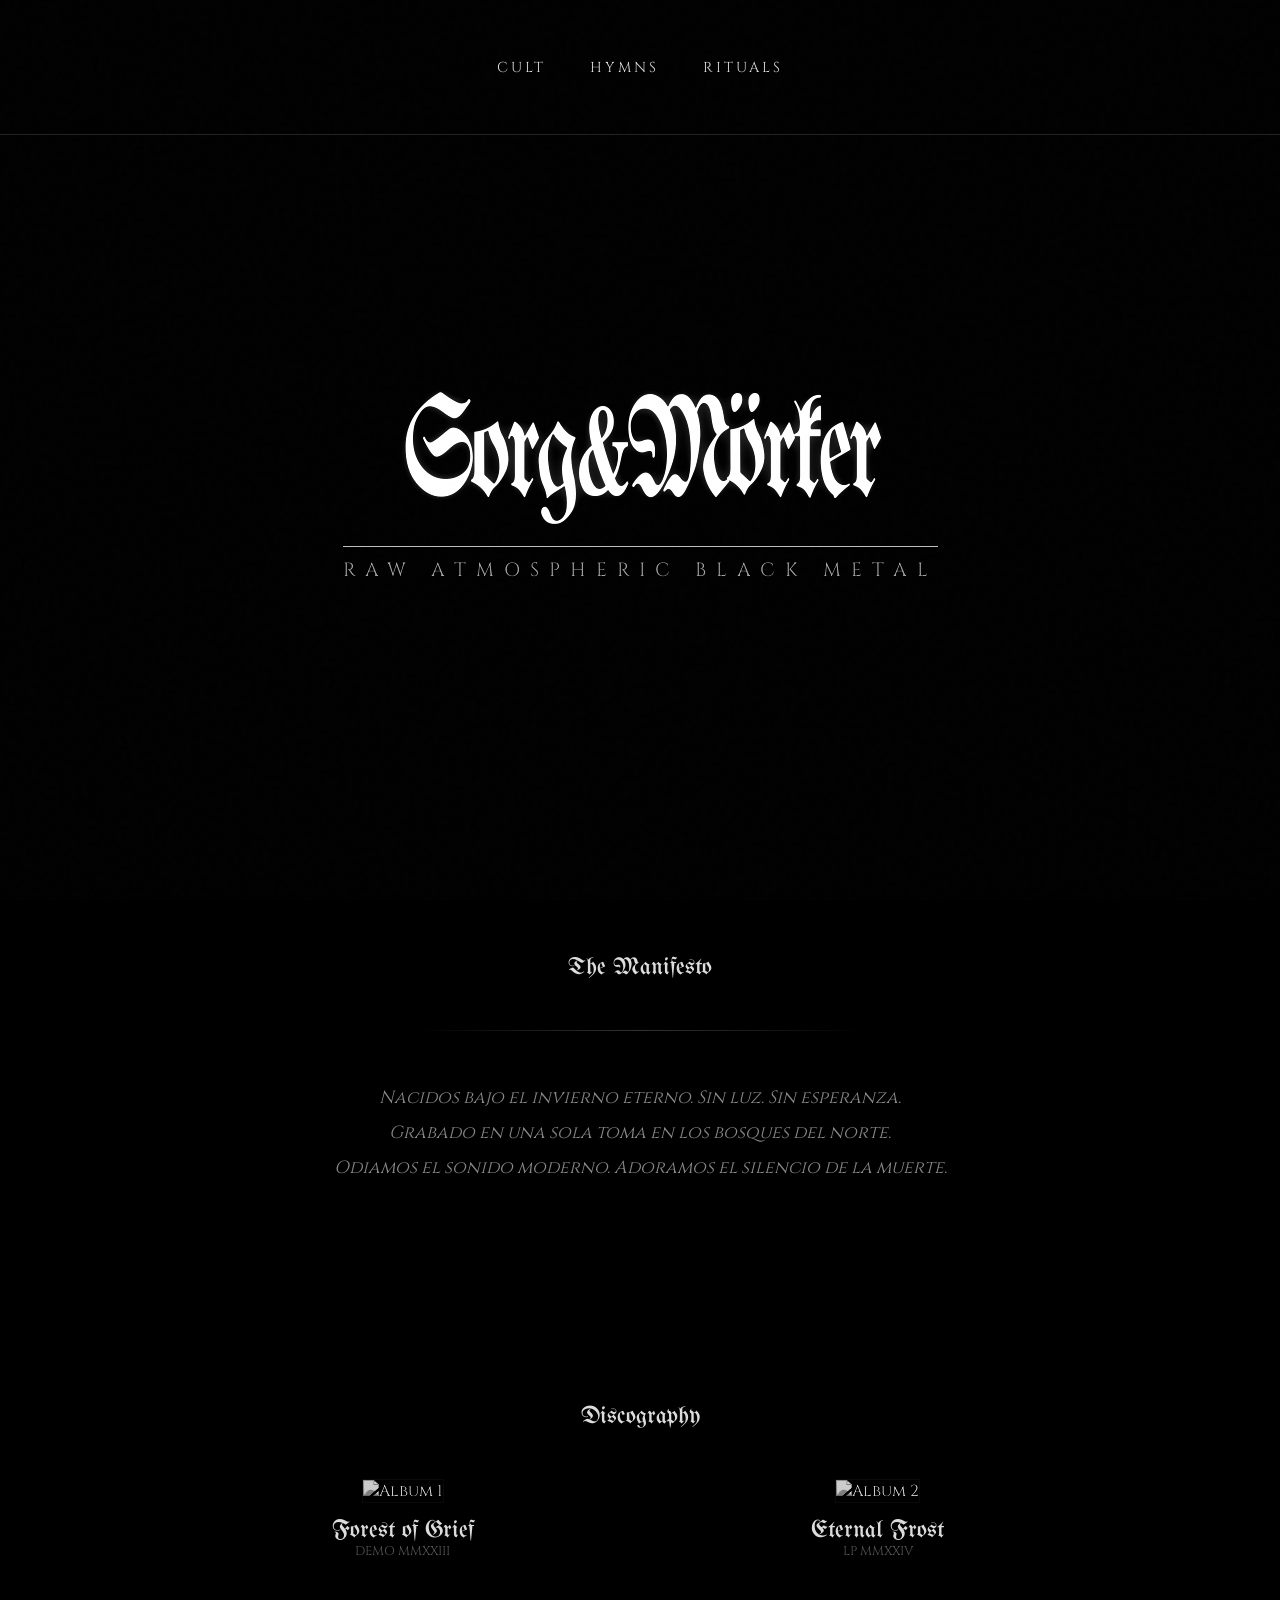
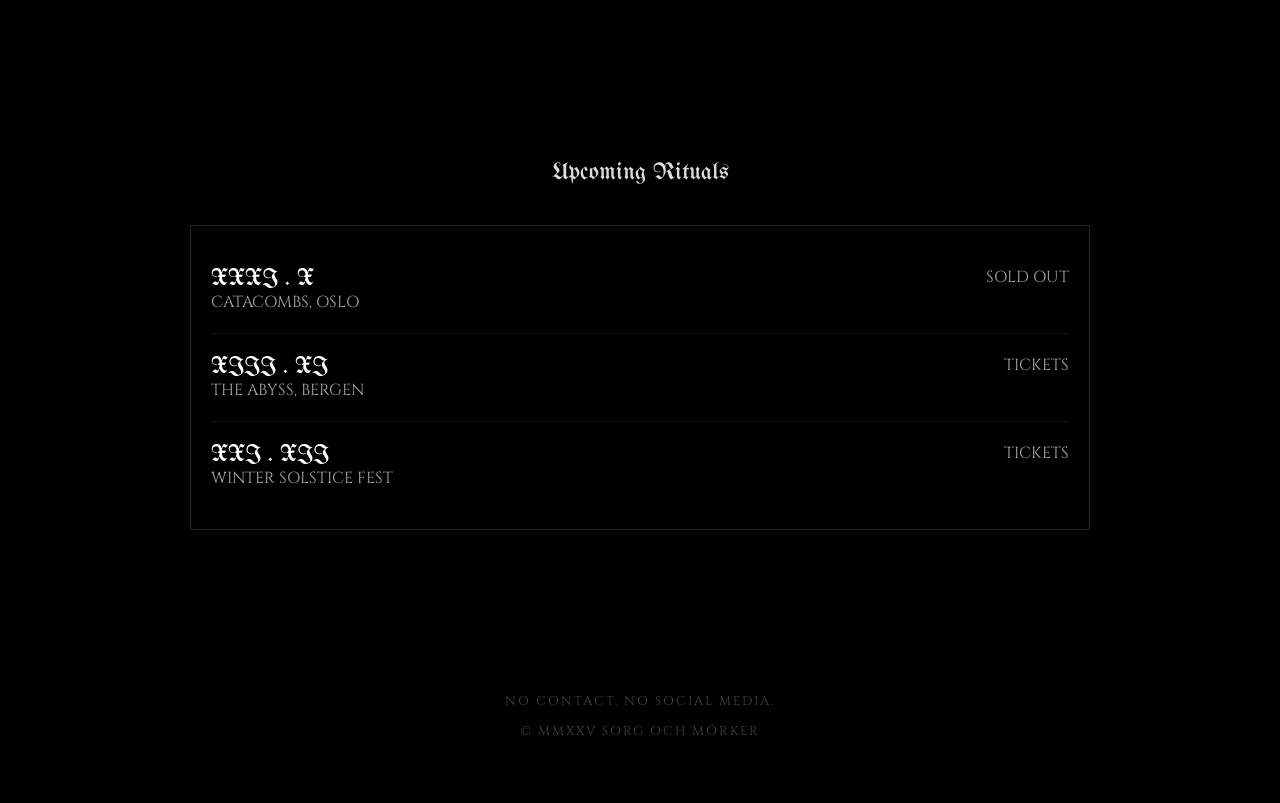
==== blackmetal/index.html @ b5f74c32 "Add files via upload" ====
<!DOCTYPE html>
<html lang="en">
<head>
    <meta charset="UTF-8">
    <meta name="viewport" content="width=device-width, initial-scale=1.0">
    <title>SORG OCH MÖRKER | Black Metal Cult</title>
    
    <!-- Importamos una fuente Gótica de Google Fonts -->
    <link rel="preconnect" href="https://fonts.googleapis.com">
    <link rel="preconnect" href="https://fonts.gstatic.com" crossorigin>
    <link href="https://fonts.googleapis.com/css2?family=UnifrakturMaguntia&family=Cinzel:wght@400;700&display=swap" rel="stylesheet">

    <style>
        /* --- ESTÉTICA "TRVE KVLT" --- */
        :root {
            --bg-color: #000000;
            --text-color: #dcdcdc;
            --font-goth: 'UnifrakturMaguntia', cursive; /* Fuente Título */
            --font-serif: 'Cinzel', serif; /* Fuente Texto */
        }

        body {
            margin: 0;
            padding: 0;
            background-color: var(--bg-color);
            color: var(--text-color);
            font-family: var(--font-serif);
            overflow-x: hidden;
        }

        /* --- EFECTO DE GRANO (NOISE) EN TODA LA PANTALLA --- */
        body::after {
            content: "";
            position: fixed;
            top: 0; left: 0; width: 100%; height: 100%;
            background-image: url("data:image/svg+xml,%3Csvg viewBox='0 0 200 200' xmlns='http://www.w3.org/2000/svg'%3E%3Cfilter id='noiseFilter'%3E%3CfeTurbulence type='fractalNoise' baseFrequency='0.8' numOctaves='3' stitchTiles='stitch'/%3E%3C/filter%3E%3Crect width='100%25' height='100%25' filter='url(%23noiseFilter)' opacity='0.05'/%3E%3C/svg%3E");
            pointer-events: none;
            z-index: 9999;
            opacity: 0.3; /* Qué tan "sucia" se ve la pantalla */
        }

        /* --- TIPOGRAFÍA Y TÍTULOS --- */
        h1, h2, h3 {
            font-family: var(--font-goth);
            font-weight: normal;
            margin: 0;
            text-align: center;
        }

        a { color: inherit; text-decoration: none; transition: 0.5s; }
        a:hover { letter-spacing: 2px; text-shadow: 0 0 5px white; }

        /* --- NAVEGACIÓN --- */
        nav {
            padding: 40px 0;
            text-align: center;
            border-bottom: 1px solid #222;
        }

        .nav-list {
            list-style: none;
            padding: 0;
        }

        .nav-list li {
            display: inline-block;
            margin: 0 20px;
            font-size: 0.9rem;
            letter-spacing: 3px;
            text-transform: uppercase;
        }

        /* --- HERO (LOGO ILEGIBLE) --- */
        .hero {
            height: 80vh;
            display: flex;
            flex-direction: column;
            justify-content: center;
            align-items: center;
            /* Fondo de bosque oscuro y niebla */
            background: 
                linear-gradient(to bottom, rgba(0,0,0,0.5), #000),
                url('https://images.unsplash.com/photo-1478131143081-80f7f84ca84d?q=80&w=1920&auto=format&fit=crop'); 
            background-size: cover;
            background-position: center;
            filter: grayscale(100%) contrast(120%);
        }

        .band-logo {
            font-size: 6rem;
            color: white;
            /* Transformaciones para que parezca un logo ilegible de ramas */
            transform: scaleY(1.5);
            text-shadow: 0 0 10px rgba(255,255,255,0.3);
            margin-bottom: 20px;
            letter-spacing: -5px;
            pointer-events: none; /* No seleccionable */
        }
        
        .subtitle {
            font-size: 1.2rem;
            letter-spacing: 10px;
            opacity: 0.7;
            margin-top: 20px;
            border-top: 1px solid white;
            padding-top: 10px;
        }

        /* --- SECCIONES GENERALES --- */
        section {
            padding: 100px 20px;
            max-width: 900px;
            margin: 0 auto;
            text-align: center;
        }

        .divider {
            height: 1px;
            background: linear-gradient(90deg, transparent, #333, transparent);
            margin: 50px auto;
            width: 50%;
        }

        /* --- MANIFIESTO --- */
        .manifesto-text {
            font-size: 1.1rem;
            line-height: 2;
            color: #888;
            font-style: italic;
        }

        /* --- DISCOGRAFÍA (RAW) --- */
        .album-grid {
            display: grid;
            grid-template-columns: repeat(auto-fit, minmax(250px, 1fr));
            gap: 50px;
            margin-top: 50px;
        }

        .album-cover {
            width: 100%;
            aspect-ratio: 1/1;
            background: #111;
            border: 1px solid #333;
            filter: grayscale(100%) contrast(150%) brightness(0.8); /* Efecto fotocopia */
            transition: 0.5s;
        }

        .album-cover:hover {
            filter: grayscale(100%) contrast(200%) brightness(1);
            border-color: white;
        }

        .album-title {
            margin-top: 15px;
            font-family: var(--font-goth);
            font-size: 1.5rem;
        }

        /* --- RITUALES (TOUR) --- */
        .ritual-list {
            text-align: left;
            margin-top: 40px;
            border: 1px solid #222;
            padding: 20px;
        }

        .ritual-item {
            display: flex;
            justify-content: space-between;
            padding: 20px 0;
            border-bottom: 1px solid #111;
            color: #aaa;
        }

        .ritual-item:last-child { border-bottom: none; }
        
        .ritual-date { font-family: var(--font-goth); font-size: 1.5rem; color: #fff; }

        /* --- FOOTER --- */
        footer {
            padding: 50px;
            text-align: center;
            font-size: 0.8rem;
            color: #444;
            letter-spacing: 2px;
        }
    </style>
</head>
<body>

    <nav>
        <ul class="nav-list">
            <li><a href="#manifesto">CULT</a></li>
            <li><a href="#discography">HYMNS</a></li>
            <li><a href="#rituals">RITUALS</a></li>
        </ul>
    </nav>

    <header class="hero">
        <!-- El texto está escrito raro a propósito para simular logos ilegibles -->
        <h1 class="band-logo">Sorg&Mörker</h1>
        <div class="subtitle">RAW ATMOSPHERIC BLACK METAL</div>
    </header>

    <section id="manifesto">
        <h2>The Manifesto</h2>
        <div class="divider"></div>
        <p class="manifesto-text">
            Nacidos bajo el invierno eterno. Sin luz. Sin esperanza.<br>
            Grabado en una sola toma en los bosques del norte.<br>
            Odiamos el sonido moderno. Adoramos el silencio de la muerte.
        </p>
    </section>

    <section id="discography">
        <h2>Discography</h2>
        <div class="album-grid">
            <div class="album-item">
                <!-- Placeholder de imagen oscura -->
                <img src="https://images.unsplash.com/photo-1518022525094-218670c9b745?q=80&w=600&auto=format&fit=crop" class="album-cover" alt="Album 1">
                <div class="album-title">Forest of Grief</div>
                <div style="font-size: 0.8rem; color: #555;">DEMO MMXXIII</div>
            </div>
            <div class="album-item">
                <img src="https://images.unsplash.com/photo-1504701954957-2010ec3bence?q=80&w=600&auto=format&fit=crop" class="album-cover" alt="Album 2">
                <div class="album-title">Eternal Frost</div>
                <div style="font-size: 0.8rem; color: #555;">LP MMXXIV</div>
            </div>
        </div>
    </section>

    <section id="rituals">
        <h2>Upcoming Rituals</h2>
        <div class="ritual-list">
            <div class="ritual-item">
                <div>
                    <div class="ritual-date">XXXI . X</div>
                    <span>CATACOMBS, OSLO</span>
                </div>
                <div>SOLD OUT</div>
            </div>
            <div class="ritual-item">
                <div>
                    <div class="ritual-date">XIII . XI</div>
                    <span>THE ABYSS, BERGEN</span>
                </div>
                <div>TICKETS</div>
            </div>
            <div class="ritual-item">
                <div>
                    <div class="ritual-date">XXI . XII</div>
                    <span>WINTER SOLSTICE FEST</span>
                </div>
                <div>TICKETS</div>
            </div>
        </div>
    </section>

    <footer>
        <p>NO CONTACT. NO SOCIAL MEDIA.</p>
        <p style="margin-top:10px;">&copy; MMXXV SORG OCH MÖRKER</p>
    </footer>

</body>
</html>
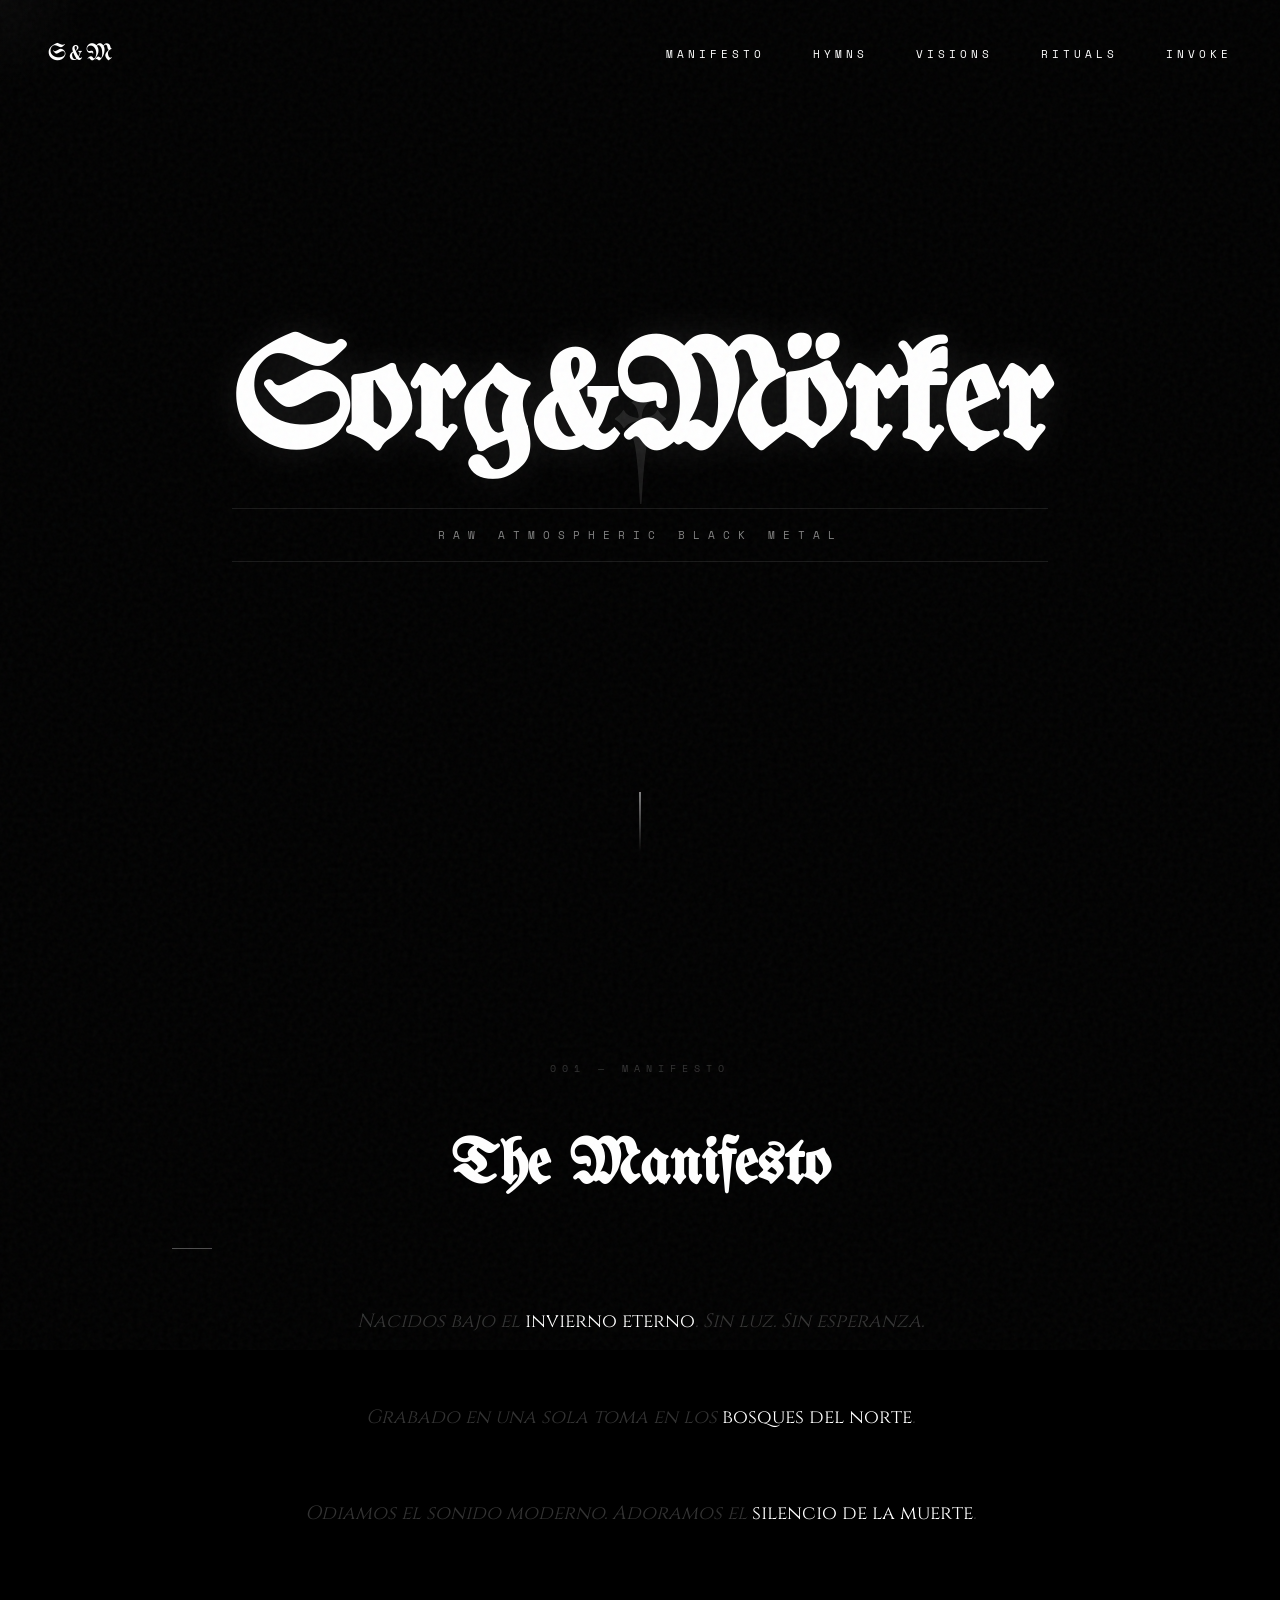
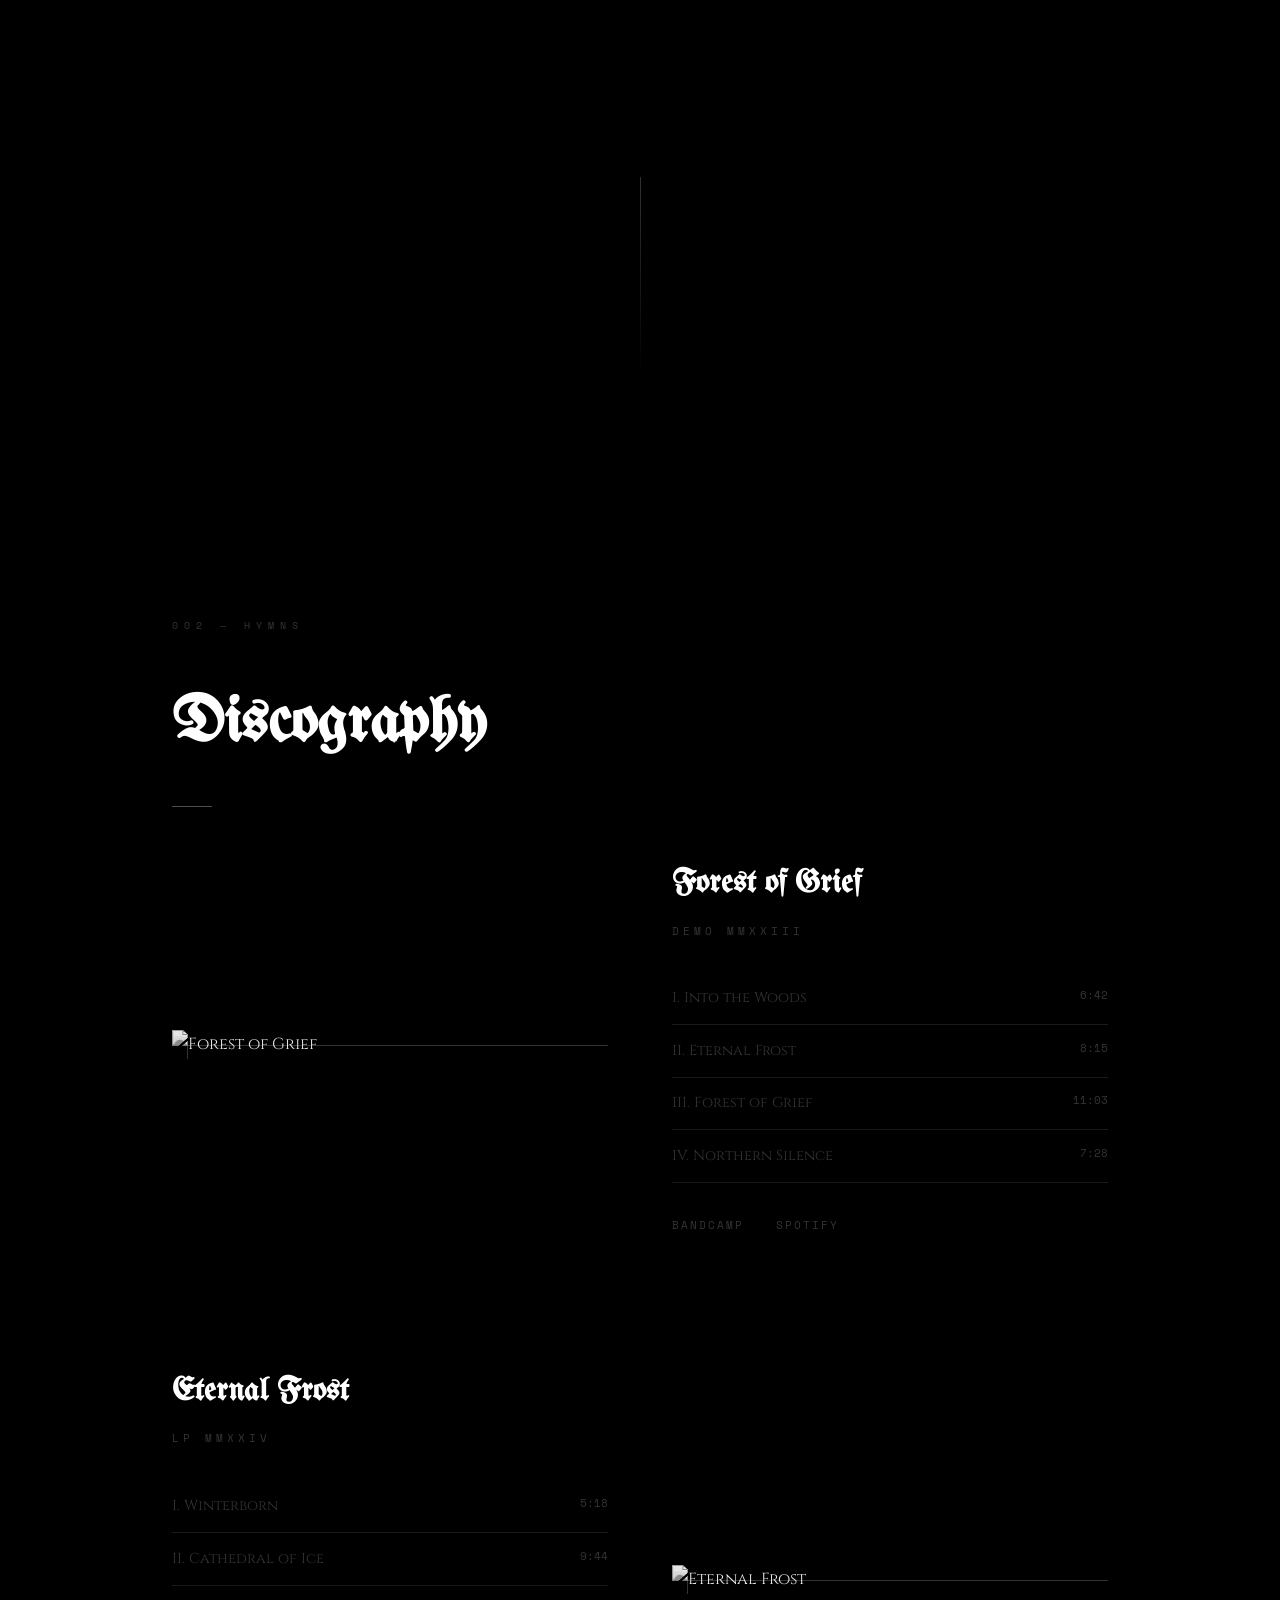
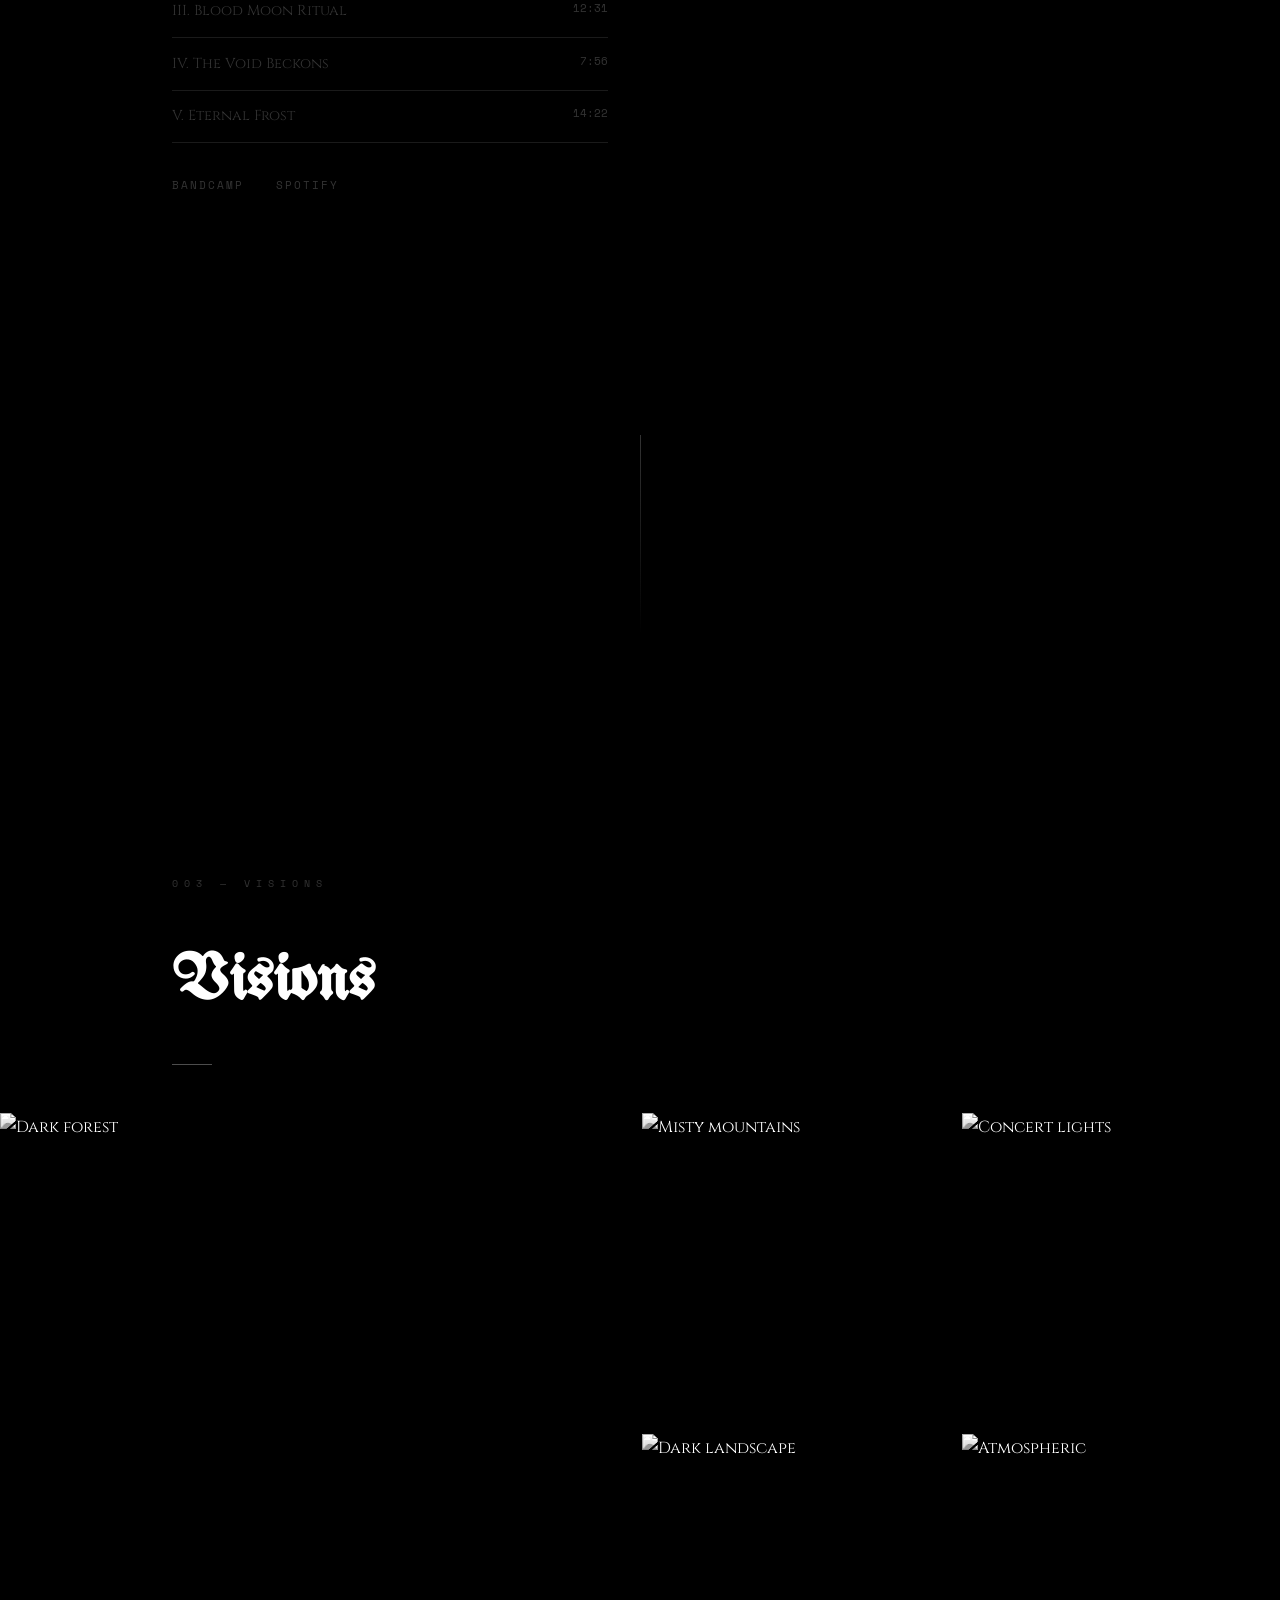
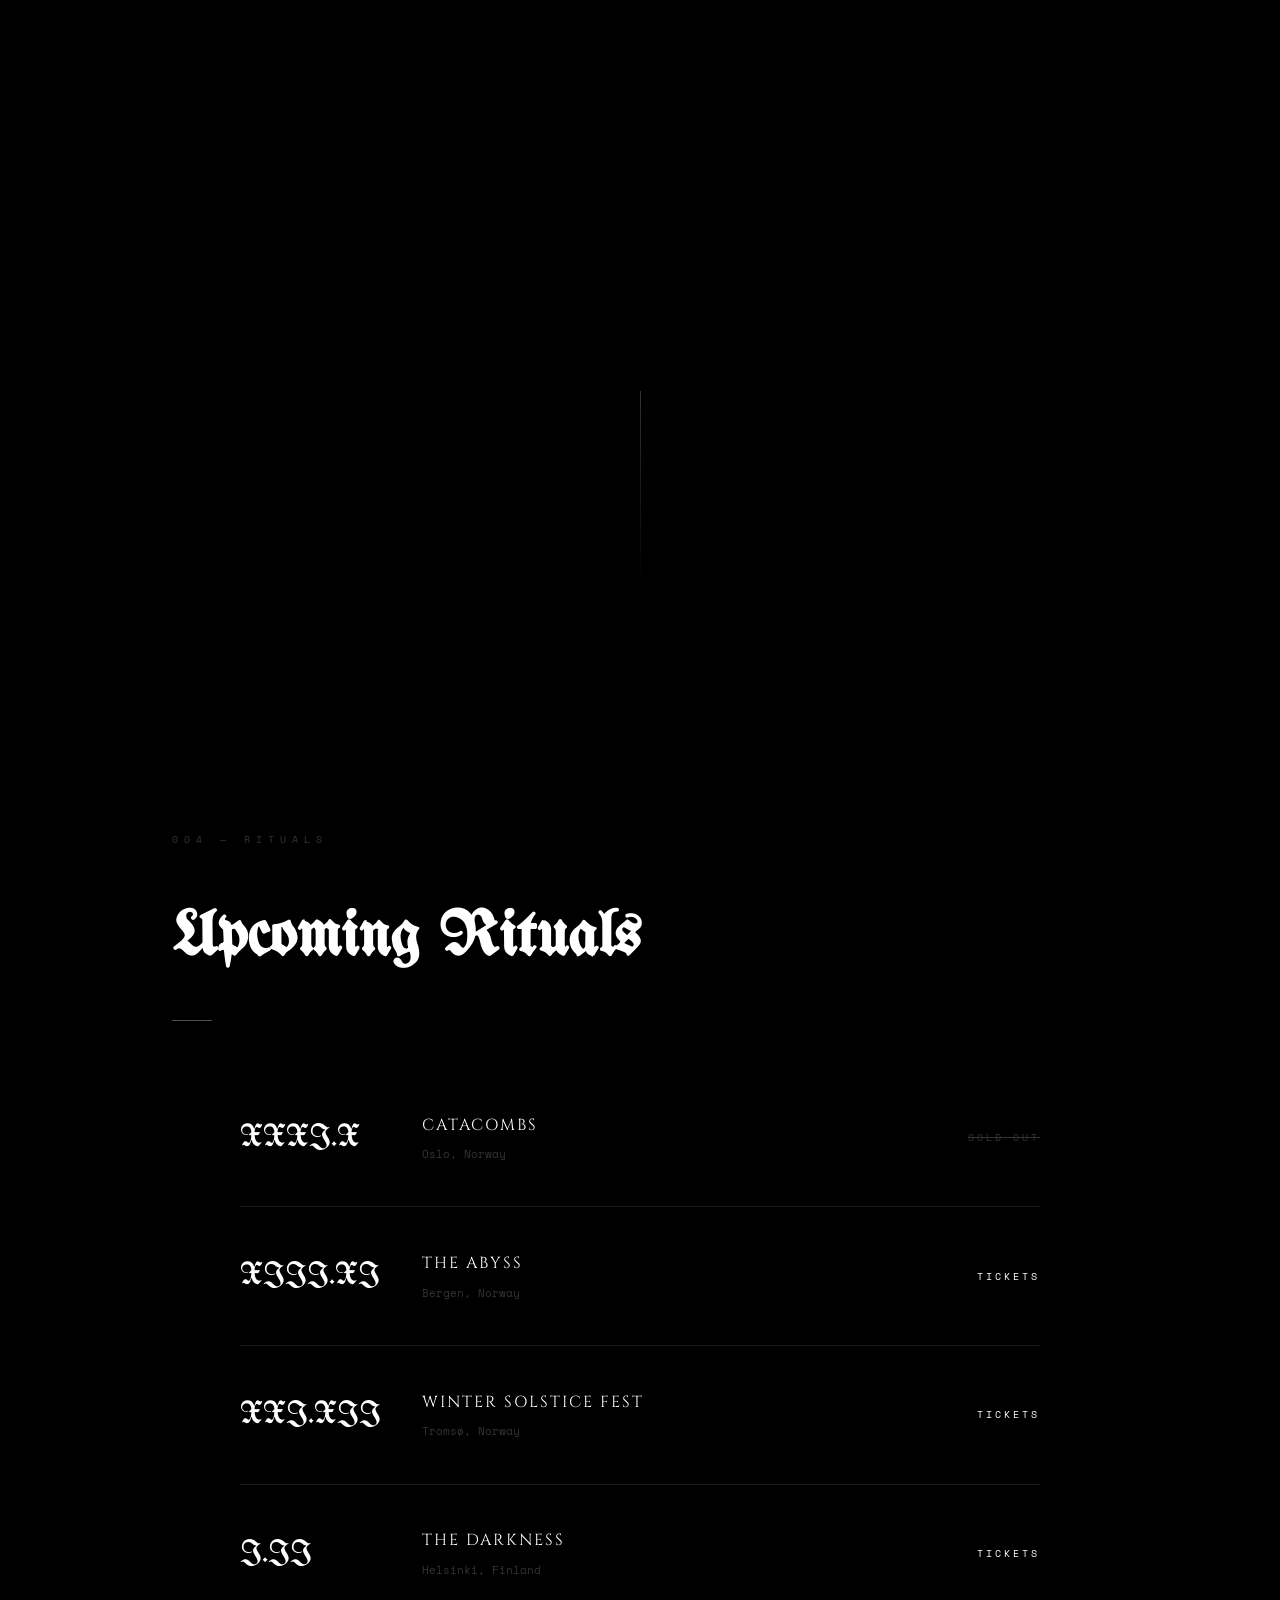
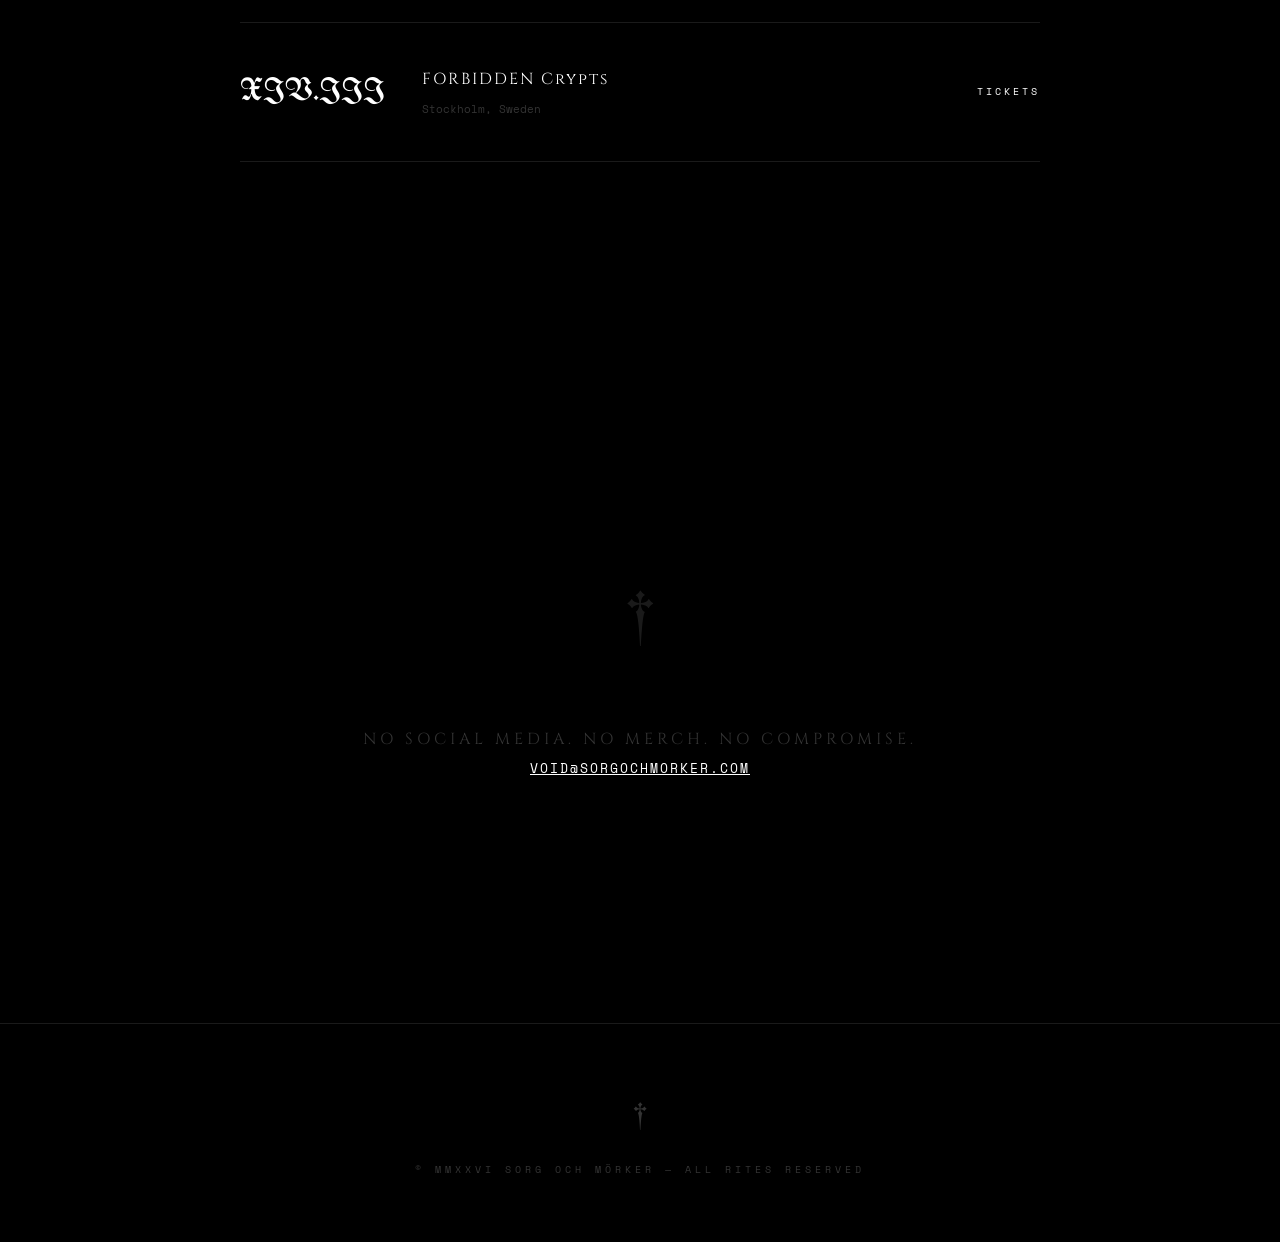
==== commit 39efb9b1: "Update print statement from 'Hello' to 'Goodbye'" ====
--- a/blackmetal/index.html
+++ b/blackmetal/index.html
@@ -1,266 +1,942 @@
 <!DOCTYPE html>
-<html lang="en">
+<html lang="es">
 <head>
     <meta charset="UTF-8">
     <meta name="viewport" content="width=device-width, initial-scale=1.0">
+    <meta name="description" content="SORG OCH MÖRKER - Raw Atmospheric Black Metal. El culto eterno.">
     <title>SORG OCH MÖRKER | Black Metal Cult</title>
     
-    <!-- Importamos una fuente Gótica de Google Fonts -->
     <link rel="preconnect" href="https://fonts.googleapis.com">
     <link rel="preconnect" href="https://fonts.gstatic.com" crossorigin>
-    <link href="https://fonts.googleapis.com/css2?family=UnifrakturMaguntia&family=Cinzel:wght@400;700&display=swap" rel="stylesheet">
-
+    <link href="https://fonts.googleapis.com/css2?family=UnifrakturMaguntia&family=Cinzel:wght@400;700&family=Space+Mono:wght@400;700&display=swap" rel="stylesheet">
+    
     <style>
-        /* --- ESTÉTICA "TRVE KVLT" --- */
         :root {
-            --bg-color: #000000;
-            --text-color: #dcdcdc;
-            --font-goth: 'UnifrakturMaguntia', cursive; /* Fuente Título */
-            --font-serif: 'Cinzel', serif; /* Fuente Texto */
-        }
-
-        body {
+            --black: #000000;
+            --white: #ffffff;
+            --grey: #1a1a1a;
+            --grey-light: #333333;
+            --font-gothic: 'UnifrakturMaguntia', cursive;
+            --font-serif: 'Cinzel', serif;
+            --font-mono: 'Space Mono', monospace;
+        }
+
+        *, *::before, *::after {
             margin: 0;
             padding: 0;
-            background-color: var(--bg-color);
-            color: var(--text-color);
+            box-sizing: border-box;
+        }
+
+        html {
+            scroll-behavior: smooth;
+            cursor: crosshair;
+        }
+
+        body {
+            background: var(--black);
+            color: var(--white);
             font-family: var(--font-serif);
             overflow-x: hidden;
-        }
-
-        /* --- EFECTO DE GRANO (NOISE) EN TODA LA PANTALLA --- */
-        body::after {
+            line-height: 1.8;
+        }
+
+        /* RUIDO / GRAIN */
+        body::before {
             content: "";
             position: fixed;
-            top: 0; left: 0; width: 100%; height: 100%;
-            background-image: url("data:image/svg+xml,%3Csvg viewBox='0 0 200 200' xmlns='http://www.w3.org/2000/svg'%3E%3Cfilter id='noiseFilter'%3E%3CfeTurbulence type='fractalNoise' baseFrequency='0.8' numOctaves='3' stitchTiles='stitch'/%3E%3C/filter%3E%3Crect width='100%25' height='100%25' filter='url(%23noiseFilter)' opacity='0.05'/%3E%3C/svg%3E");
+            top: -50%;
+            left: -50%;
+            width: 200%;
+            height: 200%;
+            background-image: url("data:image/svg+xml,%3Csvg viewBox='0 0 400 400' xmlns='http://www.w3.org/2000/svg'%3E%3Cfilter id='noiseFilter'%3E%3CfeTurbulence type='fractalNoise' baseFrequency='0.9' numOctaves='4' stitchTiles='stitch'/%3E%3C/filter%3E%3Crect width='100%25' height='100%25' filter='url(%23noiseFilter)'/%3E%3C/svg%3E");
+            opacity: 0.04;
             pointer-events: none;
-            z-index: 9999;
-            opacity: 0.3; /* Qué tan "sucia" se ve la pantalla */
-        }
-
-        /* --- TIPOGRAFÍA Y TÍTULOS --- */
-        h1, h2, h3 {
-            font-family: var(--font-goth);
-            font-weight: normal;
-            margin: 0;
-            text-align: center;
-        }
-
-        a { color: inherit; text-decoration: none; transition: 0.5s; }
-        a:hover { letter-spacing: 2px; text-shadow: 0 0 5px white; }
-
-        /* --- NAVEGACIÓN --- */
+            z-index: 9998;
+            animation: grain 0.5s steps(1) infinite;
+        }
+
+        @keyframes grain {
+            0%, 100% { transform: translate(0, 0); }
+            10% { transform: translate(-5%, -10%); }
+            20% { transform: translate(-15%, 5%); }
+            30% { transform: translate(7%, -25%); }
+            40% { transform: translate(-5%, 25%); }
+            50% { transform: translate(-15%, 10%); }
+            60% { transform: translate(15%, 0%); }
+            70% { transform: translate(0%, 15%); }
+            80% { transform: translate(3%, 35%); }
+            90% { transform: translate(-10%, 10%); }
+        }
+
+        /* SELECCIÓN */
+        ::selection {
+            background: var(--white);
+            color: var(--black);
+        }
+
+        /* NAV */
         nav {
-            padding: 40px 0;
-            text-align: center;
-            border-bottom: 1px solid #222;
-        }
-
-        .nav-list {
+            position: fixed;
+            top: 0;
+            left: 0;
+            width: 100%;
+            padding: 2rem 3rem;
+            display: flex;
+            justify-content: space-between;
+            align-items: center;
+            z-index: 1000;
+            mix-blend-mode: difference;
+        }
+
+        .nav-symbol {
+            font-family: var(--font-gothic);
+            font-size: 1.5rem;
+            letter-spacing: 3px;
+        }
+
+        .nav-links {
+            display: flex;
+            gap: 3rem;
             list-style: none;
-            padding: 0;
-        }
-
-        .nav-list li {
-            display: inline-block;
-            margin: 0 20px;
-            font-size: 0.9rem;
-            letter-spacing: 3px;
+        }
+
+        .nav-links a {
+            font-family: var(--font-mono);
+            font-size: 0.7rem;
+            letter-spacing: 4px;
             text-transform: uppercase;
-        }
-
-        /* --- HERO (LOGO ILEGIBLE) --- */
+            color: var(--white);
+            text-decoration: none;
+            position: relative;
+            transition: opacity 0.3s;
+        }
+
+        .nav-links a::before {
+            content: '†';
+            position: absolute;
+            left: -15px;
+            opacity: 0;
+            transition: opacity 0.3s;
+        }
+
+        .nav-links a:hover::before {
+            opacity: 1;
+        }
+
+        .nav-links a:hover {
+            opacity: 0.6;
+        }
+
+        /* HERO - RITUAL */
         .hero {
-            height: 80vh;
+            height: 100vh;
             display: flex;
             flex-direction: column;
             justify-content: center;
             align-items: center;
-            /* Fondo de bosque oscuro y niebla */
+            position: relative;
+            overflow: hidden;
+        }
+
+        .hero-bg {
+            position: absolute;
+            top: 0;
+            left: 0;
+            width: 100%;
+            height: 100%;
             background: 
-                linear-gradient(to bottom, rgba(0,0,0,0.5), #000),
-                url('https://images.unsplash.com/photo-1478131143081-80f7f84ca84d?q=80&w=1920&auto=format&fit=crop'); 
+                radial-gradient(ellipse at center, transparent 0%, var(--black) 70%),
+                url('https://images.unsplash.com/photo-1507400492013-162706c8c05e?w=1920&auto=format&fit=crop&q=80');
             background-size: cover;
             background-position: center;
-            filter: grayscale(100%) contrast(120%);
-        }
-
-        .band-logo {
-            font-size: 6rem;
-            color: white;
-            /* Transformaciones para que parezca un logo ilegible de ramas */
-            transform: scaleY(1.5);
-            text-shadow: 0 0 10px rgba(255,255,255,0.3);
-            margin-bottom: 20px;
-            letter-spacing: -5px;
-            pointer-events: none; /* No seleccionable */
-        }
-        
-        .subtitle {
+            filter: grayscale(100%) contrast(150%) brightness(0.3);
+            animation: heroBreath 8s ease-in-out infinite;
+        }
+
+        @keyframes heroBreath {
+            0%, 100% { filter: grayscale(100%) contrast(150%) brightness(0.3); transform: scale(1); }
+            50% { filter: grayscale(100%) contrast(180%) brightness(0.25); transform: scale(1.02); }
+        }
+
+        .hero-content {
+            position: relative;
+            z-index: 10;
+            text-align: center;
+        }
+
+        .band-symbol {
+            font-size: 8rem;
+            color: var(--white);
+            opacity: 0.1;
+            position: absolute;
+            top: 50%;
+            left: 50%;
+            transform: translate(-50%, -50%);
+            font-family: var(--font-gothic);
+            animation: symbolPulse 4s ease-in-out infinite;
+        }
+
+        @keyframes symbolPulse {
+            0%, 100% { opacity: 0.05; transform: translate(-50%, -50%) scale(1) rotate(0deg); }
+            50% { opacity: 0.1; transform: translate(-50%, -50%) scale(1.1) rotate(3deg); }
+        }
+
+        .band-name {
+            font-family: var(--font-gothic);
+            font-size: clamp(3rem, 12vw, 10rem);
+            line-height: 0.9;
+            letter-spacing: -3px;
+            text-shadow: 0 0 40px rgba(255,255,255,0.1);
+            animation: glitch 5s infinite;
+        }
+
+        @keyframes glitch {
+            0%, 90%, 100% { transform: translate(0); }
+            91% { transform: translate(-2px, 1px); }
+            92% { transform: translate(2px, -1px); }
+            93% { transform: translate(-1px, 2px); }
+            94% { transform: translate(1px, -2px); }
+        }
+
+        .band-subtitle {
+            font-family: var(--font-mono);
+            font-size: 0.7rem;
+            letter-spacing: 8px;
+            text-transform: uppercase;
+            margin-top: 2rem;
+            opacity: 0.5;
+            border-top: 1px solid var(--grey-light);
+            border-bottom: 1px solid var(--grey-light);
+            padding: 1rem 0;
+        }
+
+        .scroll-indicator {
+            position: absolute;
+            bottom: 3rem;
+            left: 50%;
+            transform: translateX(-50%);
+            display: flex;
+            flex-direction: column;
+            align-items: center;
+            gap: 0.5rem;
+        }
+
+        .scroll-line {
+            width: 1px;
+            height: 60px;
+            background: linear-gradient(to bottom, var(--white), transparent);
+            animation: scrollPulse 2s ease-in-out infinite;
+        }
+
+        @keyframes scrollPulse {
+            0%, 100% { opacity: 0.3; height: 60px; }
+            50% { opacity: 0.8; height: 80px; }
+        }
+
+        /* SECCIONES */
+        section {
+            padding: 10rem 2rem;
+            max-width: 1000px;
+            margin: 0 auto;
+        }
+
+        .section-number {
+            font-family: var(--font-mono);
+            font-size: 0.6rem;
+            letter-spacing: 6px;
+            color: var(--grey-light);
+            margin-bottom: 2rem;
+            display: block;
+        }
+
+        .section-title {
+            font-family: var(--font-gothic);
+            font-size: clamp(2rem, 6vw, 4rem);
+            margin-bottom: 3rem;
+            position: relative;
+        }
+
+        .section-title::after {
+            content: '';
+            display: block;
+            width: 40px;
+            height: 1px;
+            background: var(--white);
+            margin-top: 1.5rem;
+            opacity: 0.3;
+        }
+
+        .divider {
+            width: 1px;
+            height: 200px;
+            background: linear-gradient(to bottom, var(--white), transparent);
+            margin: 5rem auto;
+            opacity: 0.2;
+        }
+
+        /* MANIFIESTO */
+        .manifesto {
+            text-align: center;
+        }
+
+        .manifesto-text {
             font-size: 1.2rem;
-            letter-spacing: 10px;
-            opacity: 0.7;
-            margin-top: 20px;
-            border-top: 1px solid white;
-            padding-top: 10px;
-        }
-
-        /* --- SECCIONES GENERALES --- */
-        section {
-            padding: 100px 20px;
-            max-width: 900px;
+            line-height: 2.5;
+            color: var(--grey-light);
+            font-style: italic;
+            max-width: 700px;
             margin: 0 auto;
-            text-align: center;
-        }
-
-        .divider {
-            height: 1px;
-            background: linear-gradient(90deg, transparent, #333, transparent);
-            margin: 50px auto;
-            width: 50%;
-        }
-
-        /* --- MANIFIESTO --- */
-        .manifesto-text {
-            font-size: 1.1rem;
-            line-height: 2;
-            color: #888;
-            font-style: italic;
-        }
-
-        /* --- DISCOGRAFÍA (RAW) --- */
-        .album-grid {
+        }
+
+        .manifesto-text span {
+            color: var(--white);
+            font-style: normal;
+        }
+
+        /* DISCOGRAFÍA */
+        .albums {
             display: grid;
-            grid-template-columns: repeat(auto-fit, minmax(250px, 1fr));
-            gap: 50px;
-            margin-top: 50px;
-        }
-
-        .album-cover {
+            gap: 8rem;
+        }
+
+        .album {
+            display: grid;
+            grid-template-columns: 1fr 1fr;
+            gap: 4rem;
+            align-items: center;
+        }
+
+        .album:nth-child(even) .album-image {
+            order: 2;
+        }
+
+        .album-image {
+            position: relative;
+            overflow: hidden;
+        }
+
+        .album-image img {
             width: 100%;
             aspect-ratio: 1/1;
-            background: #111;
-            border: 1px solid #333;
-            filter: grayscale(100%) contrast(150%) brightness(0.8); /* Efecto fotocopia */
-            transition: 0.5s;
-        }
-
-        .album-cover:hover {
-            filter: grayscale(100%) contrast(200%) brightness(1);
-            border-color: white;
-        }
-
-        .album-title {
-            margin-top: 15px;
-            font-family: var(--font-goth);
-            font-size: 1.5rem;
-        }
-
-        /* --- RITUALES (TOUR) --- */
-        .ritual-list {
-            text-align: left;
-            margin-top: 40px;
-            border: 1px solid #222;
-            padding: 20px;
-        }
-
-        .ritual-item {
+            object-fit: cover;
+            filter: grayscale(100%) contrast(130%) brightness(0.9);
+            transition: all 1s ease;
+        }
+
+        .album-image:hover img {
+            filter: grayscale(100%) contrast(200%) brightness(0.7);
+            transform: scale(1.05);
+        }
+
+        .album-image::before {
+            content: '';
+            position: absolute;
+            top: 0;
+            left: 0;
+            width: 100%;
+            height: 100%;
+            border: 1px solid var(--white);
+            transform: translate(15px, 15px);
+            z-index: -1;
+            opacity: 0.2;
+        }
+
+        .album-info h3 {
+            font-family: var(--font-gothic);
+            font-size: 2rem;
+            margin-bottom: 0.5rem;
+        }
+
+        .album-year {
+            font-family: var(--font-mono);
+            font-size: 0.7rem;
+            letter-spacing: 4px;
+            color: var(--grey-light);
+            margin-bottom: 2rem;
+        }
+
+        .album-tracks {
+            list-style: none;
+        }
+
+        .album-tracks li {
+            padding: 0.8rem 0;
+            border-bottom: 1px solid var(--grey);
+            font-size: 0.9rem;
+            color: var(--grey-light);
             display: flex;
             justify-content: space-between;
-            padding: 20px 0;
-            border-bottom: 1px solid #111;
-            color: #aaa;
-        }
-
-        .ritual-item:last-child { border-bottom: none; }
-        
-        .ritual-date { font-family: var(--font-goth); font-size: 1.5rem; color: #fff; }
-
-        /* --- FOOTER --- */
+        }
+
+        .album-tracks li span {
+            font-family: var(--font-mono);
+            font-size: 0.7rem;
+            color: var(--grey-light);
+        }
+
+        .album-links {
+            margin-top: 2rem;
+            display: flex;
+            gap: 2rem;
+        }
+
+        .album-links a {
+            font-family: var(--font-mono);
+            font-size: 0.7rem;
+            letter-spacing: 2px;
+            text-transform: uppercase;
+            color: var(--grey-light);
+            text-decoration: none;
+            transition: color 0.3s;
+        }
+
+        .album-links a:hover {
+            color: var(--white);
+        }
+
+        /* RITUALES (TOUR) */
+        .rituals {
+            max-width: 800px;
+            margin: 0 auto;
+        }
+
+        .ritual-item {
+            display: grid;
+            grid-template-columns: 150px 1fr auto;
+            gap: 2rem;
+            padding: 2.5rem 0;
+            border-bottom: 1px solid var(--grey);
+            transition: all 0.5s ease;
+            align-items: center;
+        }
+
+        .ritual-item:hover {
+            padding-left: 1rem;
+            border-color: var(--white);
+        }
+
+        .ritual-date {
+            font-family: var(--font-gothic);
+            font-size: 2rem;
+        }
+
+        .ritual-venue {
+            font-size: 1rem;
+            letter-spacing: 2px;
+        }
+
+        .ritual-location {
+            font-family: var(--font-mono);
+            font-size: 0.7rem;
+            color: var(--grey-light);
+            margin-top: 0.3rem;
+        }
+
+        .ritual-status {
+            font-family: var(--font-mono);
+            font-size: 0.6rem;
+            letter-spacing: 3px;
+            text-transform: uppercase;
+        }
+
+        .ritual-status.sold {
+            color: var(--grey-light);
+            text-decoration: line-through;
+        }
+
+        .ritual-status.available {
+            color: var(--white);
+            cursor: pointer;
+            position: relative;
+        }
+
+        .ritual-status.available::after {
+            content: '';
+            position: absolute;
+            bottom: -3px;
+            left: 0;
+            width: 0;
+            height: 1px;
+            background: var(--white);
+            transition: width 0.3s;
+        }
+
+        .ritual-status.available:hover::after {
+            width: 100%;
+        }
+
+        /* GALLERY */
+        .gallery {
+            padding: 10rem 0;
+        }
+
+        .gallery-grid {
+            display: grid;
+            grid-template-columns: repeat(4, 1fr);
+            gap: 3px;
+        }
+
+        .gallery-item {
+            position: relative;
+            overflow: hidden;
+            aspect-ratio: 1/1;
+        }
+
+        .gallery-item:nth-child(1) {
+            grid-column: span 2;
+            grid-row: span 2;
+        }
+
+        .gallery-item img {
+            width: 100%;
+            height: 100%;
+            object-fit: cover;
+            filter: grayscale(100%) contrast(120%);
+            transition: all 1s ease;
+        }
+
+        .gallery-item:hover img {
+            filter: grayscale(100%) contrast(200%) brightness(0.6);
+            transform: scale(1.1);
+        }
+
+        .gallery-item::after {
+            content: '';
+            position: absolute;
+            top: 0;
+            left: 0;
+            width: 100%;
+            height: 100%;
+            background: var(--black);
+            opacity: 0;
+            transition: opacity 0.5s;
+        }
+
+        .gallery-item:hover::after {
+            opacity: 0.4;
+        }
+
+        /* CONTACT */
+        .contact {
+            text-align: center;
+            padding: 15rem 2rem;
+        }
+
+        .contact-symbol {
+            font-size: 4rem;
+            opacity: 0.1;
+            margin-bottom: 3rem;
+            font-family: var(--font-gothic);
+        }
+
+        .contact-text {
+            font-size: 1rem;
+            color: var(--grey-light);
+            letter-spacing: 4px;
+            text-transform: uppercase;
+        }
+
+        .contact-email {
+            font-family: var(--font-mono);
+            font-size: 0.8rem;
+            color: var(--white);
+            margin-top: 2rem;
+            letter-spacing: 2px;
+        }
+
+        /* FOOTER */
         footer {
-            padding: 50px;
+            padding: 4rem 2rem;
             text-align: center;
-            font-size: 0.8rem;
-            color: #444;
-            letter-spacing: 2px;
+            border-top: 1px solid var(--grey);
+        }
+
+        .footer-symbol {
+            font-family: var(--font-gothic);
+            font-size: 2rem;
+            opacity: 0.2;
+            margin-bottom: 1rem;
+        }
+
+        footer p {
+            font-family: var(--font-mono);
+            font-size: 0.6rem;
+            letter-spacing: 4px;
+            color: var(--grey-light);
+        }
+
+        /* MOBILE MENU */
+        .menu-toggle {
+            display: none;
+            flex-direction: column;
+            gap: 6px;
+            cursor: pointer;
+            padding: 10px;
+            background: none;
+            border: none;
+            z-index: 1001;
+        }
+
+        .menu-toggle span {
+            width: 25px;
+            height: 1px;
+            background: var(--white);
+            transition: var(--transition-base);
+        }
+
+        /* RESPONSIVE */
+        @media (max-width: 768px) {
+            nav {
+                padding: 1.5rem;
+            }
+
+            .nav-links {
+                position: fixed;
+                top: 0;
+                right: -100%;
+                width: 100%;
+                height: 100vh;
+                background: var(--black);
+                flex-direction: column;
+                justify-content: center;
+                align-items: center;
+                gap: 3rem;
+                transition: right 0.5s ease;
+            }
+
+            .nav-links.active {
+                right: 0;
+            }
+
+            .nav-links a {
+                font-size: 1rem;
+                letter-spacing: 6px;
+            }
+
+            .menu-toggle {
+                display: flex;
+            }
+
+            .band-symbol {
+                font-size: 4rem;
+            }
+
+            .album {
+                grid-template-columns: 1fr;
+                gap: 2rem;
+            }
+
+            .album:nth-child(even) .album-image {
+                order: 0;
+            }
+
+            .ritual-item {
+                grid-template-columns: 1fr;
+                gap: 1rem;
+                text-align: center;
+            }
+
+            .gallery-grid {
+                grid-template-columns: repeat(2, 1fr);
+            }
+
+            .gallery-item:nth-child(1) {
+                grid-column: span 2;
+            }
+        }
+
+        /* CUSTOM CURSOR GLOW */
+        .cursor-glow {
+            position: fixed;
+            width: 200px;
+            height: 200px;
+            background: radial-gradient(circle, rgba(255,255,255,0.03) 0%, transparent 70%);
+            border-radius: 50%;
+            pointer-events: none;
+            z-index: 9997;
+            transform: translate(-50%, -50%);
+            transition: opacity 0.3s;
+        }
+
+        /* FLICKER EFFECT */
+        .flicker {
+            animation: flicker 0.15s infinite;
+        }
+
+        @keyframes flicker {
+            0%, 100% { opacity: 1; }
+            50% { opacity: 0.8; }
         }
     </style>
 </head>
 <body>
+    <div class="cursor-glow" id="cursorGlow"></div>
 
     <nav>
-        <ul class="nav-list">
-            <li><a href="#manifesto">CULT</a></li>
-            <li><a href="#discography">HYMNS</a></li>
-            <li><a href="#rituals">RITUALS</a></li>
+        <div class="nav-symbol">S&M</div>
+        <ul class="nav-links" id="navLinks">
+            <li><a href="#manifesto">Manifesto</a></li>
+            <li><a href="#discography">Hymns</a></li>
+            <li><a href="#gallery">Visions</a></li>
+            <li><a href="#rituals">Rituals</a></li>
+            <li><a href="#contact">Invoke</a></li>
         </ul>
+        <button class="menu-toggle" id="menuToggle" aria-label="Abrir menú">
+            <span></span>
+            <span></span>
+            <span></span>
+        </button>
     </nav>
 
-    <header class="hero">
-        <!-- El texto está escrito raro a propósito para simular logos ilegibles -->
-        <h1 class="band-logo">Sorg&Mörker</h1>
-        <div class="subtitle">RAW ATMOSPHERIC BLACK METAL</div>
-    </header>
-
-    <section id="manifesto">
-        <h2>The Manifesto</h2>
+    <main>
+        <!-- HERO -->
+        <header class="hero">
+            <div class="hero-bg"></div>
+            <div class="band-symbol">†</div>
+            <div class="hero-content">
+                <h1 class="band-name">Sorg&Mörker</h1>
+                <p class="band-subtitle">Raw Atmospheric Black Metal</p>
+            </div>
+            <div class="scroll-indicator">
+                <div class="scroll-line"></div>
+            </div>
+        </header>
+
+        <!-- MANIFESTO -->
+        <section id="manifesto" class="manifesto">
+            <span class="section-number">001 — MANIFESTO</span>
+            <h2 class="section-title">The Manifesto</h2>
+            <p class="manifesto-text">
+                Nacidos bajo el <span>invierno eterno</span>. Sin luz. Sin esperanza.<br><br>
+                Grabado en una sola toma en los <span>bosques del norte</span>.<br><br>
+                Odiamos el sonido moderno. Adoramos el <span>silencio de la muerte</span>.
+            </p>
+        </section>
+
         <div class="divider"></div>
-        <p class="manifesto-text">
-            Nacidos bajo el invierno eterno. Sin luz. Sin esperanza.<br>
-            Grabado en una sola toma en los bosques del norte.<br>
-            Odiamos el sonido moderno. Adoramos el silencio de la muerte.
-        </p>
-    </section>
-
-    <section id="discography">
-        <h2>Discography</h2>
-        <div class="album-grid">
-            <div class="album-item">
-                <!-- Placeholder de imagen oscura -->
-                <img src="https://images.unsplash.com/photo-1518022525094-218670c9b745?q=80&w=600&auto=format&fit=crop" class="album-cover" alt="Album 1">
-                <div class="album-title">Forest of Grief</div>
-                <div style="font-size: 0.8rem; color: #555;">DEMO MMXXIII</div>
+
+        <!-- DISCOGRAFÍA -->
+        <section id="discography">
+            <span class="section-number">002 — HYMNS</span>
+            <h2 class="section-title">Discography</h2>
+            
+            <div class="albums">
+                <!-- Álbum 1 -->
+                <div class="album">
+                    <div class="album-image">
+                        <img src="https://images.unsplash.com/photo-1518022525094-218670c9b745?w=600&auto=format&fit=crop&q=80" alt="Forest of Grief">
+                    </div>
+                    <div class="album-info">
+                        <h3>Forest of Grief</h3>
+                        <p class="album-year">DEMO MMXXIII</p>
+                        <ol class="album-tracks">
+                            <li>I. Into the Woods <span>6:42</span></li>
+                            <li>II. Eternal Frost <span>8:15</span></li>
+                            <li>III. Forest of Grief <span>11:03</span></li>
+                            <li>IV. Northern Silence <span>7:28</span></li>
+                        </ol>
+                        <div class="album-links">
+                            <a href="#">Bandcamp</a>
+                            <a href="#">Spotify</a>
+                        </div>
+                    </div>
+                </div>
+
+                <!-- Álbum 2 -->
+                <div class="album">
+                    <div class="album-image">
+                        <img src="https://images.unsplash.com/photo-1504701954957-2010ec3bence?w=600&auto=format&fit=crop&q=80" alt="Eternal Frost">
+                    </div>
+                    <div class="album-info">
+                        <h3>Eternal Frost</h3>
+                        <p class="album-year">LP MMXXIV</p>
+                        <ol class="album-tracks">
+                            <li>I. Winterborn <span>5:18</span></li>
+                            <li>II. Cathedral of Ice <span>9:44</span></li>
+                            <li>III. Blood Moon Ritual <span>12:31</span></li>
+                            <li>IV. The Void Beckons <span>7:56</span></li>
+                            <li>V. Eternal Frost <span>14:22</span></li>
+                        </ol>
+                        <div class="album-links">
+                            <a href="#">Bandcamp</a>
+                            <a href="#">Spotify</a>
+                        </div>
+                    </div>
+                </div>
             </div>
-            <div class="album-item">
-                <img src="https://images.unsplash.com/photo-1504701954957-2010ec3bence?q=80&w=600&auto=format&fit=crop" class="album-cover" alt="Album 2">
-                <div class="album-title">Eternal Frost</div>
-                <div style="font-size: 0.8rem; color: #555;">LP MMXXIV</div>
+        </section>
+
+        <div class="divider"></div>
+
+        <!-- GALLERY -->
+        <section id="gallery" class="gallery" style="max-width: 100%; padding-left: 0; padding-right: 0;">
+            <div style="max-width: 1000px; margin: 0 auto; padding: 0 2rem;">
+                <span class="section-number">003 — VISIONS</span>
+                <h2 class="section-title">Visions</h2>
             </div>
-        </div>
-    </section>
-
-    <section id="rituals">
-        <h2>Upcoming Rituals</h2>
-        <div class="ritual-list">
-            <div class="ritual-item">
-                <div>
-                    <div class="ritual-date">XXXI . X</div>
-                    <span>CATACOMBS, OSLO</span>
-                </div>
-                <div>SOLD OUT</div>
+            <div class="gallery-grid">
+                <div class="gallery-item">
+                    <img src="https://images.unsplash.com/photo-1478131143081-80f7f84ca84d?w=800&auto=format&fit=crop&q=80" alt="Dark forest">
+                </div>
+                <div class="gallery-item">
+                    <img src="https://images.unsplash.com/photo-1507400492013-162706c8c05e?w=500&auto=format&fit=crop&q=80" alt="Misty mountains">
+                </div>
+                <div class="gallery-item">
+                    <img src="https://images.unsplash.com/photo-1516450360452-9312f5e86fc7?w=500&auto=format&fit=crop&q=80" alt="Concert lights">
+                </div>
+                <div class="gallery-item">
+                    <img src="https://images.unsplash.com/photo-1504701954957-2010ec3bence?w=500&auto=format&fit=crop&q=80" alt="Dark landscape">
+                </div>
+                <div class="gallery-item">
+                    <img src="https://images.unsplash.com/photo-1518022525094-218670c9b745?w=500&auto=format&fit=crop&q=80" alt="Atmospheric">
+                </div>
             </div>
-            <div class="ritual-item">
-                <div>
-                    <div class="ritual-date">XIII . XI</div>
-                    <span>THE ABYSS, BERGEN</span>
-                </div>
-                <div>TICKETS</div>
+        </section>
+
+        <div class="divider"></div>
+
+        <!-- RITUALS (TOUR) -->
+        <section id="rituals">
+            <span class="section-number">004 — RITUALS</span>
+            <h2 class="section-title">Upcoming Rituals</h2>
+            
+            <div class="rituals">
+                <div class="ritual-item">
+                    <div class="ritual-date">XXXI.X</div>
+                    <div>
+                        <div class="ritual-venue">CATACOMBS</div>
+                        <div class="ritual-location">Oslo, Norway</div>
+                    </div>
+                    <div class="ritual-status sold">Sold Out</div>
+                </div>
+
+                <div class="ritual-item">
+                    <div class="ritual-date">XIII.XI</div>
+                    <div>
+                        <div class="ritual-venue">THE ABYSS</div>
+                        <div class="ritual-location">Bergen, Norway</div>
+                    </div>
+                    <div class="ritual-status available">Tickets</div>
+                </div>
+
+                <div class="ritual-item">
+                    <div class="ritual-date">XXI.XII</div>
+                    <div>
+                        <div class="ritual-venue">WINTER SOLSTICE FEST</div>
+                        <div class="ritual-location">Tromsø, Norway</div>
+                    </div>
+                    <div class="ritual-status available">Tickets</div>
+                </div>
+
+                <div class="ritual-item">
+                    <div class="ritual-date">I.II</div>
+                    <div>
+                        <div class="ritual-venue">THE DARKNESS</div>
+                        <div class="ritual-location">Helsinki, Finland</div>
+                    </div>
+                    <div class="ritual-status available">Tickets</div>
+                </div>
+
+                <div class="ritual-item">
+                    <div class="ritual-date">XIV.III</div>
+                    <div>
+                        <div class="ritual-venue">FORBIDDEN Crypts</div>
+                        <div class="ritual-location">Stockholm, Sweden</div>
+                    </div>
+                    <div class="ritual-status available">Tickets</div>
+                </div>
             </div>
-            <div class="ritual-item">
-                <div>
-                    <div class="ritual-date">XXI . XII</div>
-                    <span>WINTER SOLSTICE FEST</span>
-                </div>
-                <div>TICKETS</div>
-            </div>
-        </div>
-    </section>
-
+        </section>
+
+        <!-- CONTACT -->
+        <section id="contact" class="contact">
+            <div class="contact-symbol">†</div>
+            <p class="contact-text">No Social Media. No Merch. No Compromise.</p>
+            <a href="mailto:void@sorgochmorker.com" class="contact-email">VOID@SORGOCHMORKER.COM</a>
+        </section>
+    </main>
+
+    <!-- FOOTER -->
     <footer>
-        <p>NO CONTACT. NO SOCIAL MEDIA.</p>
-        <p style="margin-top:10px;">&copy; MMXXV SORG OCH MÖRKER</p>
+        <div class="footer-symbol">†</div>
+        <p>© MMXXVI SORG OCH MÖRKER — ALL RITES RESERVED</p>
     </footer>
 
+    <script>
+        // Cursor glow effect
+        const cursorGlow = document.getElementById('cursorGlow');
+        
+        document.addEventListener('mousemove', (e) => {
+            cursorGlow.style.left = e.clientX + 'px';
+            cursorGlow.style.top = e.clientY + 'px';
+        });
+
+        // Mobile menu
+        const menuToggle = document.getElementById('menuToggle');
+        const navLinks = document.getElementById('navLinks');
+
+        menuToggle.addEventListener('click', () => {
+            menuToggle.classList.toggle('active');
+            navLinks.classList.toggle('active');
+        });
+
+        navLinks.querySelectorAll('a').forEach(link => {
+            link.addEventListener('click', () => {
+                menuToggle.classList.remove('active');
+                navLinks.classList.remove('active');
+            });
+        });
+
+        // Random flicker effect on band name
+        const bandName = document.querySelector('.band-name');
+        
+        setInterval(() => {
+            if (Math.random() > 0.95) {
+                bandName.classList.add('flicker');
+                setTimeout(() => {
+                    bandName.classList.remove('flicker');
+                }, 100);
+            }
+        }, 200);
+
+        // Scroll reveal
+        const revealElements = document.querySelectorAll('.album, .ritual-item, .gallery-item');
+
+        const revealOnScroll = () => {
+            revealElements.forEach(element => {
+                const elementTop = element.getBoundingClientRect().top;
+                const windowHeight = window.innerHeight;
+                
+                if (elementTop < windowHeight - 100) {
+                    element.style.opacity = '1';
+                    element.style.transform = 'translateY(0)';
+                }
+            });
+        };
+
+        // Initial state
+        revealElements.forEach(el => {
+            el.style.opacity = '0';
+            el.style.transform = 'translateY(30px)';
+            el.style.transition = 'all 0.8s ease';
+        });
+
+        window.addEventListener('scroll', revealOnScroll);
+        window.addEventListener('load', revealOnScroll);
+
+        // Smooth scroll
+        document.querySelectorAll('a[href^="#"]').forEach(anchor => {
+            anchor.addEventListener('click', function(e) {
+                e.preventDefault();
+                const target = document.querySelector(this.getAttribute('href'));
+                if (target) {
+                    target.scrollIntoView({
+                        behavior: 'smooth',
+                        block: 'start'
+                    });
+                }
+            });
+        });
+    </script>
 </body>
-</html>+</html>
